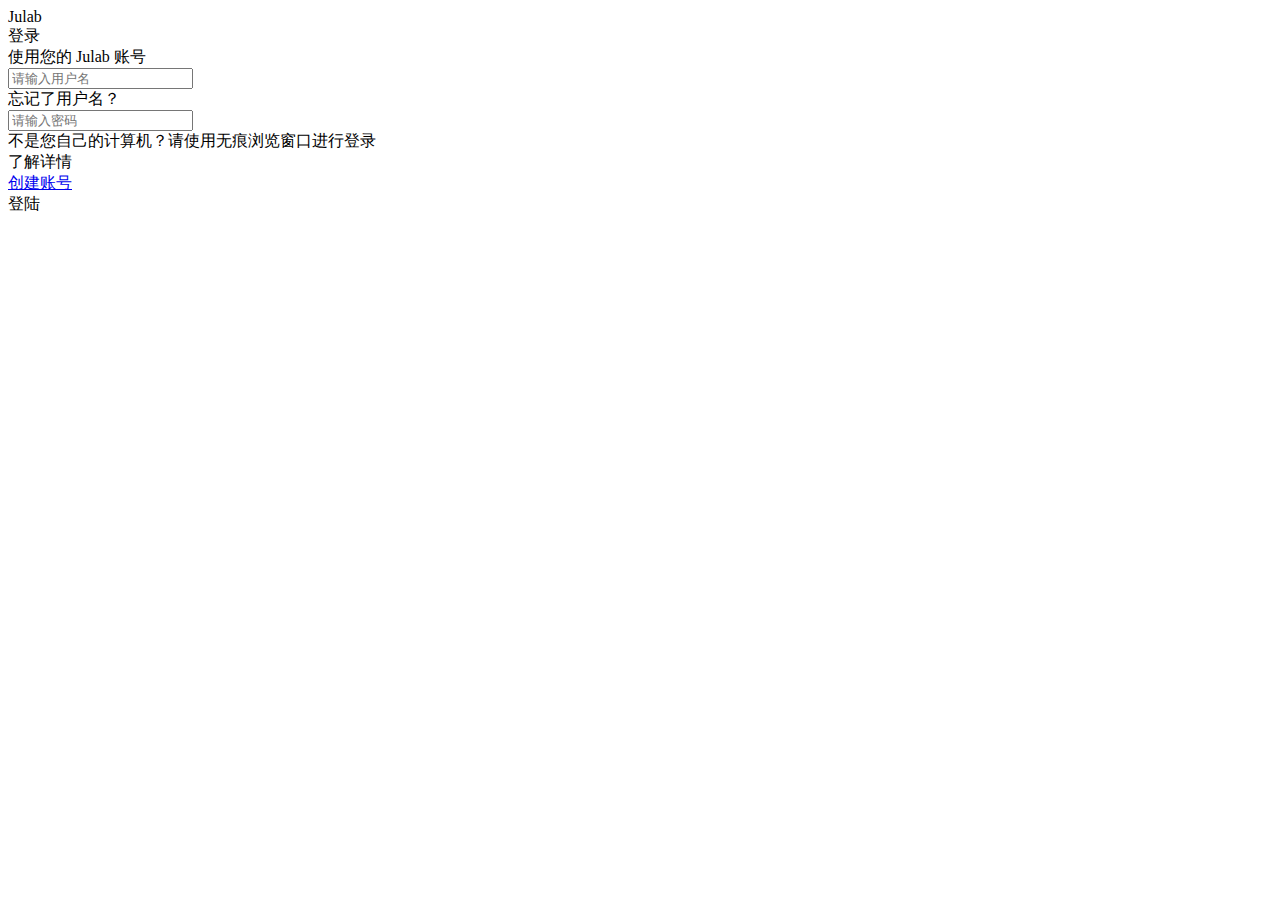
==== index.html @ 1d488399 "initial commit with bundled files" ====
<!DOCTYPE html>
<html lang="en">
<head>
    <meta charset="UTF-8"/>
    <link href="/LoginPage/vite.svg" rel="icon" type="image/svg+xml"/>
    <meta content="width=device-width, initial-scale=1.0" name="viewport"/>
    <title>Vite App</title>
  <script type="module" crossorigin src="/LoginPage/assets/index.9dcf1435.js"></script>
  <link rel="stylesheet" href="/LoginPage/assets/index.bcda7ca0.css">
</head>
<body>
<div id="Container">

    <div id="logo">Julab</div>

    <div id="title">登录</div>
    <div id="instruction">使用您的 <span id="logoT">Julab</span> 账号</div>
    <div id="nameBox">
        <input id="username" type="text" placeholder="请输入用户名">
    </div>
    <div id="tips" class="alert">忘记了用户名？</div>

    <div id="pswdBox">
        <input id="password" type="password" placeholder="请输入密码">
    </div>

    <div id="safeTips">
        <div class="alert" id="smallWord">不是您自己的计算机？请使用无痕浏览窗口进行登录</div>
        <div class="alert" id="Details" onclick="window.open('https://support.google.com/accounts/answer/2917834?visit_id=638032576120879189-2988774554&p=signin_privatebrowsing&hl=zh-Hans&rd=1')">了解详情</div>
    </div>
    <div id="operateOptions">
        <a href="regisPage.html" id="toCreate">创建账号</a>
        <div id="loginButton">登陆</div>
    </div>

</div>


</body>
</html>
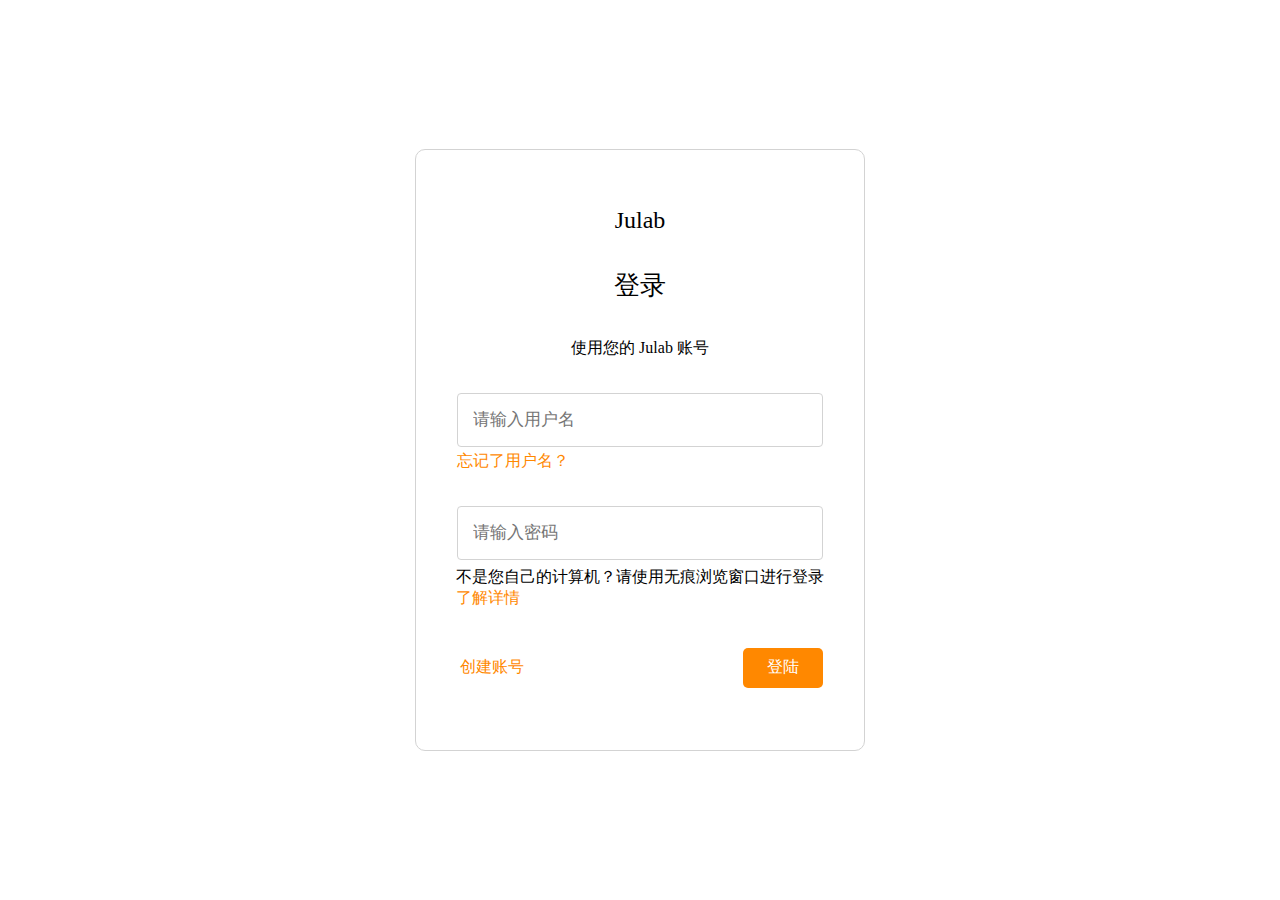
==== commit 4e553ee3: "add vite rollupOptions configuration" ====
--- a/index.html
+++ b/index.html
@@ -2,11 +2,12 @@
 <html lang="en">
 <head>
     <meta charset="UTF-8"/>
-    <link href="/LoginPage/vite.svg" rel="icon" type="image/svg+xml"/>
+    <link href="/vite.svg" rel="icon" type="image/svg+xml"/>
     <meta content="width=device-width, initial-scale=1.0" name="viewport"/>
     <title>Vite App</title>
-  <script type="module" crossorigin src="/LoginPage/assets/index.9dcf1435.js"></script>
-  <link rel="stylesheet" href="/LoginPage/assets/index.bcda7ca0.css">
+  <script type="module" crossorigin src="/assets/index.0abca5e8.js"></script>
+  <link rel="modulepreload" crossorigin href="/assets/modulepreload-polyfill.c7c6310f.js">
+  <link rel="stylesheet" href="/assets/index.e582e526.css">
 </head>
 <body>
 <div id="Container">
@@ -16,7 +17,7 @@
     <div id="title">登录</div>
     <div id="instruction">使用您的 <span id="logoT">Julab</span> 账号</div>
     <div id="nameBox">
-        <input id="username" type="text" placeholder="请输入用户名">
+        <input id="username" type="text" :style="{border: Border}" placeholder="请输入用户名">
     </div>
     <div id="tips" class="alert">忘记了用户名？</div>
 
--- a/assets/index.e582e526.css
+++ b/assets/index.e582e526.css
@@ -0,0 +1 @@
+*{margin:0;padding:0}html{height:100%;width:100%}body{height:100%;width:100%;display:flex;justify-content:center;align-items:center}@font-face{font-family:BungeeSpice;src:url(fonts/BungeeSpice-Regular.ttf)}@font-face{font-family:NTSC;src:url(fonts/NotoSansSC.otf)}@font-face{font-family:NTSCL;src:url(fonts/NotoSansSC-Light.otf)}@font-face{font-family:NTMONO;src:url(fonts/NotoSansMono.ttf)}@font-face{font-family:Roboto;src:url(fonts/Roboto-Regular.ttf)}#logo{margin-top:40px;font-family:BungeeSpice;font-size:24px}#Container{width:448px;height:600px;border-radius:10px;border:1px solid lightgrey;display:flex;flex-direction:column;justify-content:space-around;align-items:center}#title{font-family:NTSC;font-size:26px}#logoT{font-family:NTSC}#instruction{font-family:NTSCL}#nameBox #username{box-sizing:border-box;border:1px solid lightgrey;border-radius:4px;height:54px;width:366px;padding:13px 15px;font-family:Roboto;font-size:17px}#username:focus{outline:none}.alert{font-size:16px;font-family:NTSC}#tips{width:366px;display:flex;flex-direction:row;justify-content:flex-start;align-items:center;margin-top:-30px;color:#f80;cursor:pointer}#pswdBox{position:relative}.redX{font-size:22px;position:absolute;color:red;top:11px;right:10px}#password{box-sizing:border-box;border:1px solid lightgrey;border-radius:4px;height:54px;width:366px;padding:13px 15px;font-family:Roboto;font-size:17px}#password:focus{outline:none}#smallWord{font-family:NTSCL}#safeTips{margin-top:-28px}#Details{cursor:pointer;color:#f80}#operateOptions{width:366px;height:50px;display:flex;flex-direction:row;justify-content:space-between;align-items:center;margin-bottom:40px}#toCreate{font-family:NTSC;border-radius:5px;display:flex;justify-content:center;align-items:center;width:70px;height:30px;color:#f80;text-decoration:none}#toCreate:hover{background-color:#ff880012}#loginButton{cursor:pointer;font-family:NTSC;border-radius:5px;width:80px;height:40px;display:flex;justify-content:center;align-items:center;background-color:#f80;color:#fff}
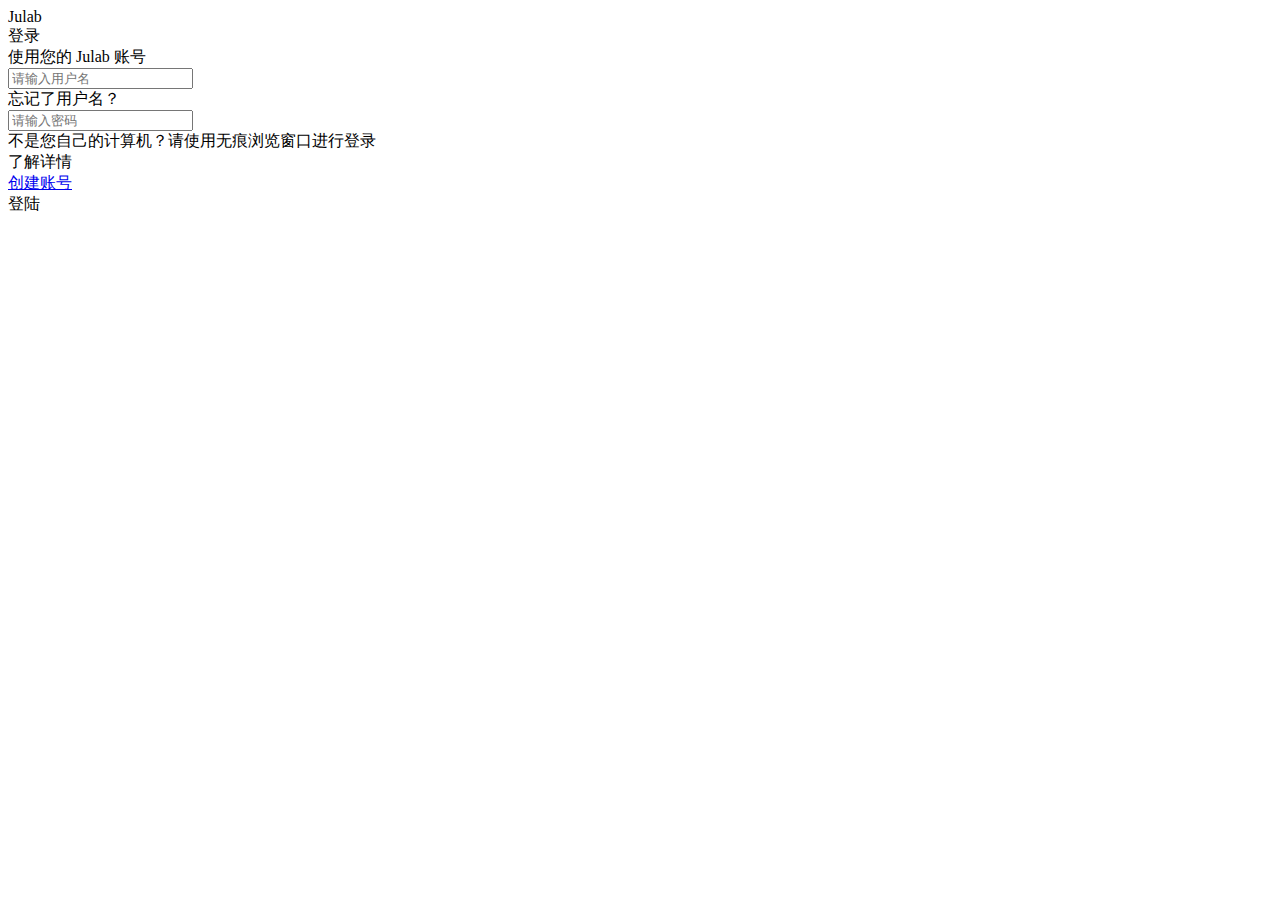
==== commit 282f360a: "Change `base` endpoint" ====
--- a/index.html
+++ b/index.html
@@ -2,12 +2,12 @@
 <html lang="en">
 <head>
     <meta charset="UTF-8"/>
-    <link href="/vite.svg" rel="icon" type="image/svg+xml"/>
+    <link href="/LoginPage/vite.svg" rel="icon" type="image/svg+xml"/>
     <meta content="width=device-width, initial-scale=1.0" name="viewport"/>
     <title>Vite App</title>
-  <script type="module" crossorigin src="/assets/index.0abca5e8.js"></script>
-  <link rel="modulepreload" crossorigin href="/assets/modulepreload-polyfill.c7c6310f.js">
-  <link rel="stylesheet" href="/assets/index.e582e526.css">
+  <script type="module" crossorigin src="/LoginPage/assets/index.0abca5e8.js"></script>
+  <link rel="modulepreload" crossorigin href="/LoginPage/assets/modulepreload-polyfill.c7c6310f.js">
+  <link rel="stylesheet" href="/LoginPage/assets/index.e582e526.css">
 </head>
 <body>
 <div id="Container">
